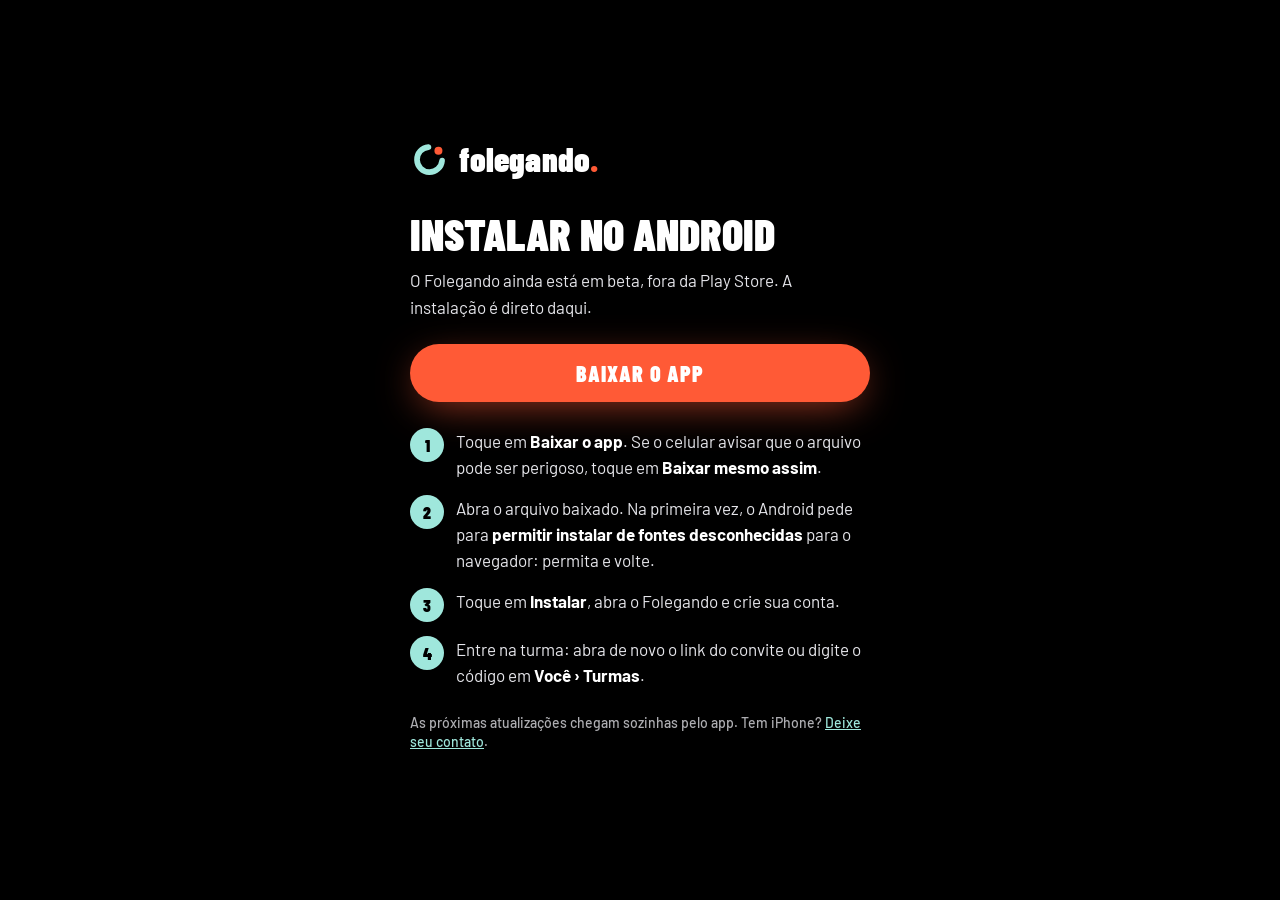
==== android.html @ d33af2f3 "Site 2026-11-20T22:08" ====
<!doctype html>
<html lang="pt-BR">
<head>
<meta charset="utf-8">
<meta name="viewport" content="width=device-width, initial-scale=1">
<meta name="robots" content="noindex">
<title>Instalar no Android · Folegando</title>
<link rel="icon" href="favicon.svg" type="image/svg+xml">
<link rel="preconnect" href="https://fonts.googleapis.com">
<link href="https://fonts.googleapis.com/css2?family=Barlow+Condensed:wght@800;900&family=Barlow:wght@400;500;600;700&display=swap" rel="stylesheet">
<link rel="stylesheet" href="folegando.css">
<style>
  body { margin: 0; min-height: 100vh; background: #000; color: #fff; font: 400 17px/1.55 var(--corpo); display: grid; place-items: center; }
  main { width: min(460px, 100% - 32px); padding: 40px 0; }
  .lockup { font-size: 34px; text-decoration: none; color: #fff; }
  h1 { font: 900 44px/.95 var(--display); text-transform: uppercase; margin: 28px 0 12px; }
  p { color: var(--t2); margin: 8px 0; }
  .botao { display: block; text-align: center; background: var(--brasa); color: #fff; font: 900 22px var(--display); letter-spacing: .05em; text-transform: uppercase; text-decoration: none; border-radius: 999px; padding: 16px; margin: 24px 0 26px; box-shadow: 0 10px 40px -10px rgba(255,90,54,.7); }
  ol { padding: 0; margin: 0; list-style: none; counter-reset: p; display: grid; gap: 14px; }
  ol li { counter-increment: p; display: grid; grid-template-columns: 34px 1fr; gap: 12px; color: var(--t2); }
  ol li::before { content: counter(p); width: 34px; height: 34px; border-radius: 50%; background: var(--ar); color: #000; display: grid; place-items: center; font: 900 17px var(--display); }
  b { color: #fff; }
  .mini { font-size: 14px; color: var(--t3); margin-top: 26px; }
  a { color: var(--ar); }
</style>
</head>
<body>
<main>
  <a class="lockup" href="/"><span data-anel></span><span class="wordmark">folegando<span class="ponto">.</span></span></a>
  <h1>Instalar no Android</h1>
  <p>O Folegando ainda está em beta, fora da Play Store. A instalação é direto daqui.</p>
  <a class="botao" id="baixar" href="#">Baixar o app</a>
  <ol>
    <li><span>Toque em <b>Baixar o app</b>. Se o celular avisar que o arquivo pode ser perigoso, toque em <b>Baixar mesmo assim</b>.</span></li>
    <li><span>Abra o arquivo baixado. Na primeira vez, o Android pede para <b>permitir instalar de fontes desconhecidas</b> para o navegador: permita e volte.</span></li>
    <li><span>Toque em <b>Instalar</b>, abra o Folegando e crie sua conta.</span></li>
    <li><span>Entre na turma: abra de novo o link do convite ou digite o código em <b>Você › Turmas</b>.</span></li>
  </ol>
  <p class="mini">As próximas atualizações chegam sozinhas pelo app. Tem iPhone? <a href="/turma#convidado">Deixe seu contato</a>.</p>
</main>
<script src="telas.js"></script>
<script>
  // APK atual (EAS, perfil preview). Atualizar a cada build novo (D240).
  var APK = 'https://expo.dev/artifacts/eas/mvjHfZdO8W3Oigjacde2Ys0bdBiIqkf50Rthl5e9sYk.apk';
  document.getElementById('baixar').href = APK;
</script>
</body>
</html>
---- folegando.css ----
/* Folegando · base visual do marketing (site, apresentação, one-pager, Instagram).
   Marca: anel C1 + "folegando." em Barlow Condensed 900 (D64, D74); preto, ar e brasa (D67);
   interface "Leve com assinatura" (D116). As telas abaixo são ilustrações fiéis ao app. */

:root {
  --preto: #000;
  --grafite: #1c1c1e;
  --grafite2: #2c2c2e;
  --linha: #38383a;
  --branco: #fff;
  --t2: #e5e5ea;
  --t3: #aeaeb2;
  --ar: #9fe7dc;
  --brasa: #ff5a36;
  --brasa2: #ff8a6f;
  --verde: #22c55e;
  --musc: #6ea8ff;
  --circ: #ff6fb5;
  --luta: #c08bff;
  --cardio: #f5b83d;
  --mente: #b4e074;
  --esp: #a8b3bf;
  --display: "Barlow Condensed", "Arial Narrow", sans-serif;
  --corpo: "Barlow", system-ui, sans-serif;
}

.wordmark { font: 900 1em/1 var(--display); letter-spacing: .005em; white-space: nowrap; }
.wordmark .ponto { color: var(--brasa); }
[data-anel] > svg { width: 100%; height: 100%; display: block; }
.lockup { display: inline-flex; align-items: center; gap: .28em; }
.lockup svg { width: 1.15em; height: 1.15em; flex: none; }

/* ---------- celular ---------- */
.fone { width: 300px; height: 620px; border-radius: 44px; background: #0d0d0e; padding: 10px; box-shadow: 0 0 0 1.5px #3a3a3e, 0 40px 80px -20px rgba(0,0,0,.8), 0 0 120px -40px rgba(159,231,220,.25); position: relative; flex: none; }
.fone::before { content: ""; position: absolute; top: 18px; left: 50%; transform: translateX(-50%); width: 84px; height: 22px; border-radius: 12px; background: #000; z-index: 3; }
.tela { width: 100%; height: 100%; border-radius: 35px; background: var(--preto); overflow: hidden; display: flex; flex-direction: column; color: var(--branco); font-family: var(--corpo); }
.tela .status { height: 38px; flex: none; display: flex; justify-content: space-between; align-items: flex-end; padding: 0 24px 4px; font: 600 11px var(--corpo); color: var(--t2); }
.tela .corpo { flex: 1; padding: 6px 14px 0; display: flex; flex-direction: column; gap: 9px; overflow: hidden; }
.tela h3 { font: 900 30px/1 var(--display); text-transform: uppercase; margin: 6px 2px 2px; letter-spacing: -.005em; }
.tela .sobre { font: 600 11px var(--corpo); color: var(--t3); margin: 0 2px; }
.cart { background: var(--grafite); border-radius: 18px; padding: 11px 12px; }
.rot { font: 600 11px var(--corpo); color: var(--t3); }
.num { font: 800 22px/1 var(--display); }
.mini { font: 500 10.5px/1.35 var(--corpo); color: var(--t3); }
.heroi { border-radius: 22px; padding: 13px; background: linear-gradient(150deg, rgba(159,231,220,.22), var(--grafite) 70%); }
.heroi .rot { color: var(--ar); font-weight: 700; }
.heroi .grande { font: 900 70px/.92 var(--display); color: var(--ar); }
.heroi .unid { font: 800 20px var(--display); }
.barras { display: flex; gap: 5px; margin: 10px 0 6px; }
.barras i { flex: 1; height: 9px; border-radius: 5px; background: var(--linha); }
.barras i.f { background: var(--ar); }
.tres { display: flex; text-align: center; }
.tres > div { flex: 1; }
.botao-app { margin: 8px 14px 10px; height: 46px; border-radius: 999px; background: var(--brasa); display: grid; place-items: center; font: 900 20px var(--display); letter-spacing: .04em; text-transform: uppercase; color: #fff; flex: none; }
.abas { height: 54px; flex: none; display: flex; background: var(--preto); border-top: 1px solid #111; padding-top: 6px; }
.abas span { flex: 1; text-align: center; font: 600 9.5px var(--corpo); color: var(--t3); display: flex; flex-direction: column; align-items: center; gap: 3px; }
.abas span b { width: 38px; height: 22px; border-radius: 999px; display: grid; place-items: center; font-size: 13px; }
.abas span.on { color: var(--branco); }
.abas span.on b { background: var(--grafite2); }
.faixa { border-left: 4px solid var(--esp-cor, var(--circ)); }
.linha-feed { display: flex; align-items: center; gap: 8px; }
.av { width: 24px; height: 24px; border-radius: 50%; display: grid; place-items: center; font: 800 9px var(--display); color: #000; flex: none; }
.chip-app { display: inline-flex; align-items: center; gap: 4px; padding: 3px 8px; border-radius: 999px; background: rgba(255,255,255,.1); font: 600 10px var(--corpo); color: var(--t2); }
.campo-app { flex: 1; height: 30px; border-radius: 10px; background: var(--grafite2); border: 1px solid #555; display: grid; place-items: center; font: 700 15px var(--display); }
.check-app { width: 30px; height: 30px; border-radius: 10px; background: var(--verde); display: grid; place-items: center; color: #000; font-weight: 900; flex: none; }
.check-app.vazio { background: var(--grafite2); border: 1px solid #555; color: var(--t3); }
.carimbo { display: inline-block; transform: rotate(-7deg); border: 4px solid var(--brasa); color: var(--brasa); border-radius: 12px; padding: 4px 16px 0; font: 900 46px/1.05 var(--display); text-transform: uppercase; letter-spacing: .04em; }

/* ---------- navegador (site de admin) ---------- */
.navegador { border-radius: 14px; background: #111; box-shadow: 0 0 0 1px #2a2a2e, 0 40px 90px -30px rgba(0,0,0,.9); overflow: hidden; }
.navegador .barra { height: 30px; display: flex; align-items: center; gap: 6px; padding: 0 12px; background: #1a1a1c; }
.navegador .barra i { width: 9px; height: 9px; border-radius: 50%; background: #3a3a3e; }
.navegador .barra span { margin-left: 14px; font: 500 11px var(--corpo); color: var(--t3); background: #000; padding: 3px 12px; border-radius: 6px; }
.admin { display: flex; background: #000; font-family: var(--corpo); color: #fff; }
.admin .lado { width: 170px; background: var(--grafite); padding: 14px 12px; display: flex; flex-direction: column; gap: 6px; }
.admin .lado .it { font: 500 11.5px var(--corpo); color: var(--t2); padding: 5px 8px; border-radius: 8px; }
.admin .lado .it.on { background: var(--grafite2); font-weight: 700; color: #fff; }
.admin .meio { flex: 1; padding: 16px 18px; display: flex; flex-direction: column; gap: 10px; }
.admin .ind { display: flex; gap: 8px; }
.admin .ind > div { flex: 1; background: var(--grafite); border-radius: 10px; padding: 8px 10px; }
.admin .ind .v { font: 800 22px/1.1 var(--display); }
.admin .bloco { background: var(--grafite); border-radius: 10px; padding: 10px 12px; }
.admin .lin { display: flex; align-items: center; gap: 8px; padding: 5px 0; border-top: 1px solid var(--linha); font: 500 11px var(--corpo); color: var(--t2); }

@keyframes respira { 0%, 100% { transform: scale(1); } 50% { transform: scale(1.06); } }
@keyframes fecha { from { stroke-dashoffset: 330; } to { stroke-dashoffset: 0; } }
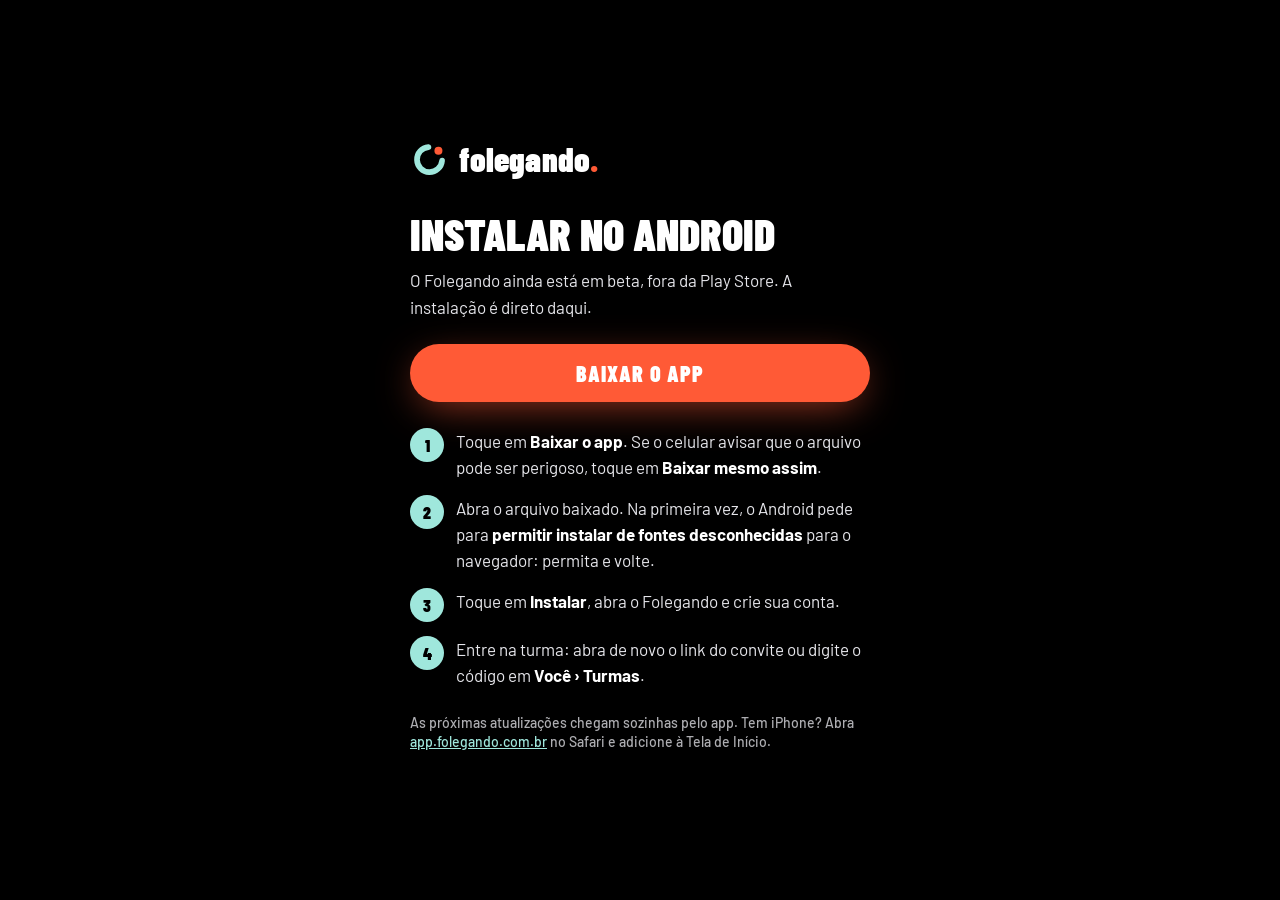
==== commit b196ad9b: "Site 2026-11-25T14:47" ====
--- a/android.html
+++ b/android.html
@@ -5,7 +5,15 @@
 <meta name="viewport" content="width=device-width, initial-scale=1">
 <meta name="robots" content="noindex">
 <title>Instalar no Android · Folegando</title>
-<link rel="icon" href="favicon.svg" type="image/svg+xml">
+<meta name="description" content="Baixe o Folegando no Android em 3 passos e entre na sua turma com o código do convite.">
+<meta property="og:url" content="https://folegando.com.br/android">
+<meta property="og:type" content="website">
+<meta property="og:locale" content="pt_BR">
+<meta property="og:title" content="Folegando · Instalar no Android">
+<meta property="og:description" content="O treino da turma. Baixe o app em 3 passos e entre com o código do convite. Gratuito durante o beta.">
+<meta property="og:image" content="https://folegando.com.br/og.png">
+<meta name="theme-color" content="#000000">
+<link rel="icon" href="favicon.svg?v=2" type="image/svg+xml">
 <link rel="preconnect" href="https://fonts.googleapis.com">
 <link href="https://fonts.googleapis.com/css2?family=Barlow+Condensed:wght@800;900&family=Barlow:wght@400;500;600;700&display=swap" rel="stylesheet">
 <link rel="stylesheet" href="folegando.css">
@@ -36,12 +44,12 @@
     <li><span>Toque em <b>Instalar</b>, abra o Folegando e crie sua conta.</span></li>
     <li><span>Entre na turma: abra de novo o link do convite ou digite o código em <b>Você › Turmas</b>.</span></li>
   </ol>
-  <p class="mini">As próximas atualizações chegam sozinhas pelo app. Tem iPhone? <a href="/turma#convidado">Deixe seu contato</a>.</p>
+  <p class="mini">As próximas atualizações chegam sozinhas pelo app. Tem iPhone? Abra <a href="https://app.folegando.com.br">app.folegando.com.br</a> no Safari e adicione à Tela de Início.</p>
 </main>
 <script src="telas.js"></script>
 <script>
   // APK atual (EAS, perfil preview). Atualizar a cada build novo (D240).
-  var APK = 'https://expo.dev/artifacts/eas/mvjHfZdO8W3Oigjacde2Ys0bdBiIqkf50Rthl5e9sYk.apk';
+  var APK = 'https://expo.dev/artifacts/eas/HG0daxbESJx7Lnei6bfJF5gmqs3exQQKPDeajVMasSA.apk';
   document.getElementById('baixar').href = APK;
 </script>
 </body>
